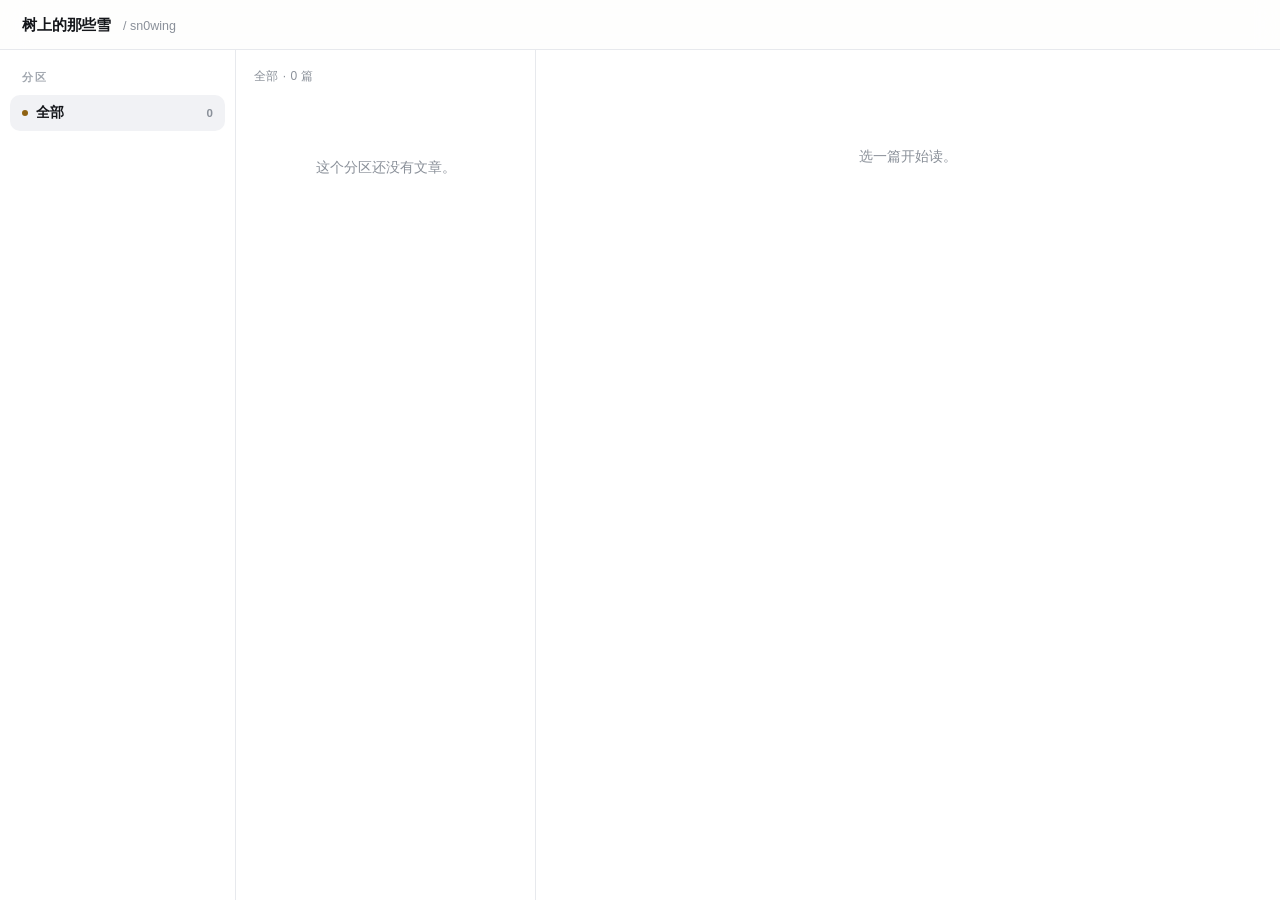
==== blog/index.html @ ad7866ff "Name 树上的那些雪 / sn0wing, new favicon, second track, drop the blog hint" ====
<!doctype html>
<html lang="zh-CN">
<head>
<meta charset="utf-8">
<meta name="viewport" content="width=device-width, initial-scale=1, viewport-fit=cover">
<title>树上的那些雪 · 博客</title>
<style>
  :root{
    --ink:#14161A; --body:#33383F; --muted:#8A9099; --line:#E7E9ED;
    --bg:#FBFAF8; --card:#FFFFFF; --accent:#A62B2B; --chip:#F1F2F5;
  }
  *{margin:0;padding:0;box-sizing:border-box}
  html,body{height:100%}
  body{
    font-family:"PingFang SC","Hiragino Sans GB","Microsoft YaHei",-apple-system,sans-serif;
    background:var(--bg); color:var(--ink); -webkit-font-smoothing:antialiased;
    display:flex; flex-direction:column; overflow:hidden;
  }
  header{
    flex:0 0 auto; display:flex; align-items:baseline; gap:12px;
    padding:16px 22px 14px; border-bottom:1px solid var(--line); background:rgba(255,255,255,.72);
    backdrop-filter:blur(12px);
  }
  header .who{font-size:15px;font-weight:600;letter-spacing:-.01em}
  header .what{font-size:12.5px;color:var(--muted)}
  header .spacer{flex:1}
  header .hint{font-size:11.5px;color:var(--muted)}

  .wrap{flex:1 1 auto;display:grid;grid-template-columns:236px 300px 1fr;min-height:0}

  /* 左：分区 */
  aside{min-height:0;overflow-y:auto;border-right:1px solid var(--line);padding:16px 10px 24px;background:var(--card)}
  aside .label{font-size:11px;letter-spacing:.14em;color:#A0A6AE;font-weight:600;padding:4px 12px 10px}
  .cat{display:flex;align-items:center;gap:8px;width:100%;border:0;background:transparent;cursor:pointer;
    padding:9px 12px;border-radius:10px;font:inherit;font-size:14px;color:#3B4046;text-align:left}
  .cat:hover{background:#F5F6F8}
  .cat.on{background:#F1F2F5;color:var(--ink);font-weight:600}
  .cat .n{margin-left:auto;font-size:11.5px;color:var(--muted);font-variant-numeric:tabular-nums}
  .cat .dot{width:6px;height:6px;border-radius:99px;background:#B9BFC7;flex:0 0 auto}
  .cat .dot.cve{background:#A62B2B}
  .cat .dot.ai{background:#5B4BC4}
  .cat .dot.io{background:#1F6E6B}
  .cat .dot.misc{background:#8F6212}

  .tags{display:flex;flex-wrap:wrap;gap:6px;padding:2px 12px 12px}
  .tag{font-size:11.5px;padding:4px 9px;border-radius:999px;background:var(--chip);color:#5E646C;
    border:0;cursor:pointer;font-family:inherit}
  .tag.on{background:var(--ink);color:#fff}
  aside .tip{margin:14px 12px 0;font-size:11.5px;line-height:1.7;color:#A0A6AE}

  /* 中：列表 */
  .list{min-height:0;overflow-y:auto;border-right:1px solid var(--line);background:var(--card)}
  .list .head{padding:18px 18px 10px;font-size:12px;color:var(--muted);letter-spacing:.04em}
  .item{display:block;width:100%;text-align:left;border:0;background:transparent;cursor:pointer;
    padding:12px 18px;border-top:1px solid #F3F4F6;font:inherit;color:var(--ink)}
  .item:hover{background:#FAFAFB}
  .item.on{background:#F7F7F9}
  .item .t{font-size:14.5px;font-weight:600;line-height:1.5;display:block}
  .item .d{font-size:11.5px;color:var(--muted);margin-top:4px;display:block}

  /* 右：正文 */
  main{min-height:0;overflow-y:auto;padding:34px 44px 64px;background:var(--card)}
  article{max-width:660px;margin:0 auto}
  article .meta{font-size:12px;color:var(--muted);letter-spacing:.04em;display:flex;gap:8px;align-items:center;flex-wrap:wrap}
  article .meta .pill{background:var(--chip);border-radius:999px;padding:3px 9px;color:#4A5058}
  article h1{font-size:33px;line-height:1.3;letter-spacing:-.02em;font-weight:600;margin:12px 0 20px}
  article h2{font-size:20px;font-weight:600;margin:34px 0 12px}
  article h3{font-size:16.5px;font-weight:600;margin:26px 0 10px}
  article p{font-size:16px;line-height:1.95;color:var(--body);margin:14px 0}
  article a{color:var(--accent);text-decoration:none;border-bottom:1px solid rgba(166,43,43,.3)}
  article strong{font-weight:600;color:var(--ink)}
  article ul,article ol{margin:14px 0 14px 4px;padding-left:20px}
  article li{font-size:16px;line-height:1.9;color:var(--body);margin:6px 0}
  article blockquote{margin:18px 0;padding:4px 0 4px 16px;border-left:2px solid var(--line);color:#6C7686}
  article code{font-family:"SF Mono",Menlo,monospace;font-size:.9em;background:#F3F4F6;padding:1px 5px;border-radius:5px}
  article pre{background:#F7F7F8;border:1px solid var(--line);border-radius:12px;padding:16px 18px;overflow-x:auto;margin:18px 0}
  article pre code{background:none;padding:0;font-size:13px;line-height:1.7;display:block;white-space:pre}
  article pre[data-lang]{position:relative;padding-top:30px}
  article pre[data-lang]::before{content:attr(data-lang);position:absolute;top:9px;left:16px;font-size:10.5px;letter-spacing:.1em;text-transform:uppercase;color:#9AA0A8;font-family:inherit}
  article .callout{background:#F8F8F9;border-left:3px solid #DCDFE4;border-radius:10px;padding:13px 16px;margin:18px 0;font-size:15.5px;line-height:1.85;color:#3F454D}
  article img{max-width:100%;border-radius:12px;margin:18px 0;display:block;border:1px solid var(--line)}
  article figure{margin:20px 0}
  article figcaption{font-size:12.5px;color:var(--muted);text-align:center;margin-top:8px}
  article hr{border:0;border-top:1px solid var(--line);margin:30px 0}
  article table{border-collapse:collapse;margin:18px 0;font-size:14.5px;width:100%}
  article th,article td{border:1px solid var(--line);padding:7px 11px;text-align:left}

  #drop{position:fixed;inset:0;display:none;place-items:center;z-index:50;pointer-events:none;
    background:rgba(250,250,251,.86);backdrop-filter:blur(3px)}
  body.dropping #drop{display:grid}
  #drop .box{border:1.5px dashed #C9CDD4;border-radius:18px;padding:34px 40px;text-align:center;background:#fff;
    font-size:15px;color:#4A5058;line-height:1.9}
  #drop .box b{display:block;font-size:17px;color:#14161A;margin-bottom:6px}
  .localnote{margin:0 0 14px;font-size:12.5px;color:#8F6212;background:#FBF3E4;border-radius:9px;padding:8px 11px;display:inline-block}
  .empty{padding:60px 18px;text-align:center;color:var(--muted);font-size:13.5px;line-height:1.9}
  .back{display:none}
  ::-webkit-scrollbar{width:9px}
  ::-webkit-scrollbar-thumb{background:#E1E4E8;border-radius:99px}
  ::-webkit-scrollbar-track{background:transparent}

  @media (max-width: 960px){
    .wrap{grid-template-columns:1fr}
    aside{border-right:0;border-bottom:1px solid var(--line)}
    .list{border-right:0}
    main{display:none}
    body.reading aside,body.reading .list{display:none}
    body.reading main{display:block;padding:22px 20px 60px}
    body.reading .back{display:inline-block}
    article h1{font-size:26px}
  }
  .back{border:0;background:#F1F2F5;border-radius:99px;padding:7px 13px;font:inherit;font-size:13px;
    color:#4A5058;cursor:pointer;margin-bottom:16px}
</style>
</head>
<body>
<header>
  <span class="who">树上的那些雪</span>
  <span class="what">/ sn0wing</span>
  <span class="spacer"></span>
  <span class="hint" id="count"></span>
</header>

<div id="drop"><div class="box"><b>松手就预览</b>把 .docx 或 .md 拖进来，先看看效果<br>
  上传要真正生效，还是要把它放进 GitHub 的 posts/ 目录</div></div>

<div class="wrap">
  <aside>
    <div class="label">分区</div>
    <div id="cats"></div>
    <div id="tags"></div>
  </aside>
  <div class="list" id="listWrap"></div>
  <main id="main">
    <article id="article"><div class="empty">选一篇开始读。</div></article>
  </main>
</div>

<script>
/* ---------- 极简 Markdown ---------- */
const esc = s => s.replace(/&/g,"&amp;").replace(/</g,"&lt;").replace(/>/g,"&gt;");

// 站内相对路径（图片、链接）都按 posts/ 目录解析
function resolveUrl(u){
  if (!u) return u;
  if (/^(https?:)?\/\//i.test(u) || u.startsWith("/") || u.startsWith("#") ||
      u.startsWith("mailto:") || u.startsWith("data:")) return u;
  return "../posts/" + u.replace(/^\.\//,"");
}

function inline(s){
  s = esc(s);
  s = s.replace(/`([^`]+)`/g, (m,a)=>`<code>${a}</code>`);
  s = s.replace(/\*\*([^*]+)\*\*/g, "<strong>$1</strong>");
  s = s.replace(/(^|[^*])\*([^*]+)\*/g, "$1<em>$2</em>");
  s = s.replace(/!\[([^\]]*)\]\(([^)\s]+)(?:\s+"([^"]*)")?\)/g, (m,a,b,c)=>`<img src="${resolveUrl(b)}" alt="${a}"${c?` title="${c}"`:""}>`);
  s = s.replace(/\[([^\]]+)\]\(([^)\s]+)\)/g, (m,a,b)=>`<a href="${resolveUrl(b)}" target="_blank" rel="noopener">${a}</a>`);
  return s;
}

function md(src){
  const lines = src.replace(/\r\n/g,"\n").split("\n");
  let out = [], i = 0, inCode = false, code = [], list = null;
  const closeList = ()=>{ if(list){ out.push(`</${list}>`); list=null; } };
  while (i < lines.length){
    let l = lines[i];
    if (/^```/.test(l)){
      if (inCode){ out.push(`<pre><code>${esc(code.join("\n"))}</code></pre>`); code=[]; inCode=false; }
      else { closeList(); inCode = true; }
      i++; continue;
    }
    if (inCode){ code.push(l); i++; continue; }
    if (!l.trim()){ closeList(); i++; continue; }
    let m;
    // 独占一行的图片 → figure + 图注
    if (m = l.match(/^\s*!\[([^\]]*)\]\(([^)\s]+)(?:\s+"([^"]*)")?\)\s*$/)){
      closeList();
      const cap = m[3] || m[1];
      out.push(`<figure><img src="${resolveUrl(m[2])}" alt="${m[1]}">${cap?`<figcaption>${esc(cap)}</figcaption>`:""}</figure>`);
      i++; continue;
    }
    if (m = l.match(/^(#{1,4})\s+(.*)$/)){
      closeList();
      const n = m[1].length;
      out.push(`<h${n}>${inline(m[2])}</h${n}>`); i++; continue;
    }
    if (/^(-{3,}|\*{3,})\s*$/.test(l)){ closeList(); out.push("<hr>"); i++; continue; }
    if (m = l.match(/^>\s?(.*)$/)){ closeList(); out.push(`<blockquote>${inline(m[1])}</blockquote>`); i++; continue; }
    if (m = l.match(/^\s*[-*+]\s+(.*)$/)){
      if (list !== "ul"){ closeList(); out.push("<ul>"); list="ul"; }
      out.push(`<li>${inline(m[1])}</li>`); i++; continue;
    }
    if (m = l.match(/^\s*\d+[.)]\s+(.*)$/)){
      if (list !== "ol"){ closeList(); out.push("<ol>"); list="ol"; }
      out.push(`<li>${inline(m[1])}</li>`); i++; continue;
    }
    closeList();
    out.push(`<p>${inline(l)}</p>`); i++;
  }
  if (inCode) out.push(`<pre><code>${esc(code.join("\n"))}</code></pre>`);
  closeList();
  return out.join("\n");
}

/* ---------- 文章数据 ---------- */
function parseFront(text){
  const meta = {}; let body = text;
  const m = text.match(/^---\n([\s\S]*?)\n---\n?/);
  if (m){
    body = text.slice(m[0].length);
    m[1].split("\n").forEach(line=>{
      const i = line.indexOf(":");
      if (i > 0) meta[line.slice(0,i).trim().toLowerCase()] = line.slice(i+1).trim().replace(/^["']|["']$/g,"");
    });
  }
  return { meta, body };
}
function firstHeading(body){ const m = body.match(/^#\s+(.+)$/m); return m ? m[1] : ""; }
function stripTitle(body){ return body.replace(/^\s*#\s+.+\n+/, ""); }
function parseTags(v){ return (v||"").split(/[,，、]/).map(s=>s.trim()).filter(Boolean); }

function makePost(slug, text, fallbackTitle){
  const { meta, body } = parseFront(text);
  const tags = parseTags(meta.tags || meta.tag);
  return {
    slug,
    title: meta.title || firstHeading(body) || fallbackTitle || slug,
    date: meta.date || "",
    summary: meta.summary || "",
    category: meta.category || "未分类",
    tags,
    markdown: stripTitle(body)
  };
}


/* ---------- .docx：在浏览器里解压 + 读 XML ---------- */
// 只做博客需要的部分：标题、段落、粗体/斜体、列表、表格、图片
const u32 = (v,o)=> (v[o]|v[o+1]<<8|v[o+2]<<16|v[o+3]<<24)>>>0;
const u16 = (v,o)=> (v[o]|v[o+1]<<8);

function zipIndex(buf){
  // 找 EOCD
  let eocd = -1;
  for (let i = buf.length-22; i >= Math.max(0, buf.length-66000); i--){
    if (buf[i]===0x50 && buf[i+1]===0x4b && buf[i+2]===0x05 && buf[i+3]===0x06){ eocd = i; break; }
  }
  if (eocd < 0) throw new Error("不是有效的 docx");
  const count = u16(buf, eocd+10);
  let p = u32(buf, eocd+16);
  const map = new Map();
  for (let n=0; n<count; n++){
    if (!(buf[p]===0x50 && buf[p+1]===0x4b && buf[p+2]===0x01 && buf[p+3]===0x02)) break;
    const method = u16(buf, p+10);
    const csize = u32(buf, p+20);
    const nameLen = u16(buf, p+28), extraLen = u16(buf, p+30), cmtLen = u16(buf, p+32);
    const off = u32(buf, p+42);
    const name = new TextDecoder("utf-8").decode(buf.slice(p+46, p+46+nameLen));
    map.set(name, {method, csize, off});
    p += 46 + nameLen + extraLen + cmtLen;
  }
  return map;
}

async function zipRead(buf, idx, name){
  const e = idx.get(name);
  if (!e) return null;
  const nameLen = u16(buf, e.off+26), extraLen = u16(buf, e.off+28);
  const start = e.off + 30 + nameLen + extraLen;
  const data = buf.slice(start, start + e.csize);
  if (e.method === 0) return data;
  if (typeof DecompressionStream === "undefined") throw new Error("浏览器不支持解压 docx");
  const ds = new DecompressionStream("deflate-raw");
  const stream = new Blob([data]).stream().pipeThrough(ds);
  return new Uint8Array(await new Response(stream).arrayBuffer());
}

function textOf(el){
  let out = "";
  for (const n of el.childNodes){
    if (n.nodeType === 1){
      if (n.nodeName === "w:t") out += n.textContent;
      else if (n.nodeName === "w:br") out += "\n";
      else if (n.nodeName === "w:tab") out += "\t";
      else if (n.nodeName !== "w:rPr" && n.nodeName !== "w:pPr") out += textOf(n);
    }
  }
  return out;
}

async function docxToPost(raw, fileName){
  const buf = raw instanceof Uint8Array ? raw : new Uint8Array(raw);
  const idx = zipIndex(buf);
  const docXml = new TextDecoder("utf-8").decode(await zipRead(buf, idx, "word/document.xml"));
  let rels = {};
  const relXmlBytes = await zipRead(buf, idx, "word/_rels/document.xml.rels");
  if (relXmlBytes){
    const relXml = new TextDecoder("utf-8").decode(relXmlBytes);
    const re = /Id="([^"]+)"[^>]*Target="([^"]+)"/g; let m;
    while ((m = re.exec(relXml))) rels[m[1]] = m[2];
  }

  const xml = new DOMParser().parseFromString(docXml, "application/xml");
  const body = xml.getElementsByTagName("w:body")[0];
  const mediaCache = new Map();

  async function imgTag(el){
    const blip = el.getElementsByTagName("a:blip")[0] || el.getElementsByTagName("v:imagedata")[0];
    if (!blip) return "";
    const rid = blip.getAttribute("r:embed") || blip.getAttribute("r:id");
    const target = rels[rid];
    if (!target) return "";
    const path = "word/" + target.replace(/^\.?\//,"");
    if (!mediaCache.has(path)){
      const bytes = await zipRead(buf, idx, path);
      if (!bytes) { mediaCache.set(path, null); }
      else {
        const ext = (path.split(".").pop() || "png").toLowerCase();
        const mime = ext === "svg" ? "image/svg+xml" : ext === "gif" ? "image/gif"
                   : ext === "jpg" || ext === "jpeg" ? "image/jpeg" : ext === "webp" ? "image/webp" : "image/png";
        mediaCache.set(path, URL.createObjectURL(new Blob([bytes], {type:mime})));
      }
    }
    const url = mediaCache.get(path);
    return url ? `<img src="${url}" alt="">` : "";
  }

  const MONO = /consolas|courier|monaco|menlo|monospace|dejavu sans mono|source code|fira code|jetbrains/i;
  function isMonoParagraph(p){
    const fonts = [...p.getElementsByTagName("w:rFonts")]
      .map(f => [f.getAttribute("w:ascii"), f.getAttribute("w:hAnsi"), f.getAttribute("w:eastAsia")].join(" "));
    if (!fonts.length) return false;
    const mono = fonts.filter(f => MONO.test(f)).length;
    return mono > 0 && mono >= Math.ceil(fonts.length * 0.6);
  }

  async function paragraphHtml(p){
    const ps = p.getElementsByTagName("w:pStyle")[0];
    const style = ps ? (ps.getAttribute("w:val") || "") : "";
    const hm = style.match(/^(?:heading|Heading)?\s*([1-6])$/) || style.match(/^Heading([1-6])$/i);
    const level = hm ? Number(hm[1]) : 0;
    const isList = p.getElementsByTagName("w:numPr").length > 0;
    if (!level && !isList && isMonoParagraph(p)){
      const raw = textOf(p).replace(/\s+$/, "");
      if (raw.trim()) return { html:"", level:0, list:false, text:raw.trim(), code:raw };
    }

    let html = "";
    for (const r of p.getElementsByTagName("w:r")){
      const rPr = r.getElementsByTagName("w:rPr")[0];
      const bold = rPr && rPr.getElementsByTagName("w:b").length > 0;
      const ital = rPr && rPr.getElementsByTagName("w:i").length > 0;
      let piece = "";
      for (const n of r.childNodes){
        if (n.nodeType !== 1) continue;
        if (n.nodeName === "w:t") piece += esc(n.textContent);
        else if (n.nodeName === "w:br") piece += "<br>";
        else if (n.nodeName === "w:tab") piece += " ";
        else if (n.nodeName === "w:drawing" || n.nodeName === "w:pict") piece += await imgTag(n);
      }
      if (!piece) continue;
      if (bold) piece = `<strong>${piece}</strong>`;
      if (ital) piece = `<em>${piece}</em>`;
      html += piece;
    }
    if (!html.trim()) return {html:"", level:0, list:false, text:""};

    const plain = textOf(p).trim();
    if (level) return {html:`<h${Math.min(level,3)}>${html}</h${Math.min(level,3)}>`, level, list:false, text:plain};
    if (isList) return {html:`<li>${html}</li>`, level:0, list:true, text:plain};
    // 只有一张图的一段，不加 <p>
    if (/^<img [^>]*>$/.test(html.trim())) return {html:`<figure>${html}</figure>`, level:0, list:false, text:plain};
    return {html:`<p>${html}</p>`, level:0, list:false, text:plain};
  }

  async function tableHtml(tbl){
    const rows = [...tbl.getElementsByTagName("w:tr")];
    // Word 里的「代码块」常常是一个单格表格：整格都是等宽字体 → 当代码
    if (rows.length === 1 && rows[0].getElementsByTagName("w:tc").length === 1){
      const ps = [...rows[0].getElementsByTagName("w:p")];
      if (ps.length && ps.every(isMonoParagraph)){
        const lines = ps.map(p=>textOf(p).replace(/\s+$/, ""));
        while (lines.length && !lines[0].trim()) lines.shift();
        while (lines.length && !lines[lines.length-1].trim()) lines.pop();
        if (lines.join("").trim()) return { code: lines.join("\n"), html:"" };
      }
    }
    // 单格但正文是普通字体：当「说明框」，比画一个一格的表格好看
    if (rows.length === 1 && rows[0].getElementsByTagName("w:tc").length === 1){
      const ps = [...rows[0].getElementsByTagName("w:p")].map(p=>esc(textOf(p).trim())).filter(t=>t);
      if (ps.length) return { html:`<div class="callout">${ps.join("<br>")}</div>`, code:"" };
    }
    let out = "<table>";
    for (const tr of rows){
      out += "<tr>";
      for (const tc of tr.getElementsByTagName("w:tc")){
        const cells = [...tc.getElementsByTagName("w:p")].map(p=>esc(textOf(p).trim())).join("<br>");
        out += `<td>${cells}</td>`;
      }
      out += "</tr>";
    }
    return { html: out + "</table>", code:"" };
  }

  let html = "", inList = false, title = "", summary = "";
  let blocks = 0, firstH1 = "";
  let codeBuf = [];                                  // 连续的等宽行攒在一起，最后合成一个 <pre>
  const LANG = /^(python3?|plain ?text|abap|bash|shell|sh|zsh|javascript|typescript|json|yaml|html|css|sql|java|cpp|c\+\+|csharp|golang|go|rust|php|ruby|swift|kotlin|asm|text)\s*(?=\S)/i;
  const flushCode = () => {
    if (!codeBuf.length) return;
    let body = codeBuf.join("\n");
    let lang = "";
    const m = body.match(LANG);
    // Word 里的代码块常带一行语言名（从聊天窗口粘过来的），把它抽出来当标签
    if (m && body.length > m[0].length + 3){ lang = m[1].toLowerCase().replace(/\s+/g,""); body = body.slice(m[0].length); }
    html += lang ? `<pre data-lang="${esc(lang)}"><code>${esc(body)}</code></pre>`
                 : `<pre><code>${esc(body)}</code></pre>`;
    codeBuf = [];
  };
  const endList = () => { if (inList){ html += "</ul>"; inList = false; } };

  for (const node of body.childNodes){
    if (node.nodeType !== 1) continue;
    if (node.nodeName === "w:tbl"){
      const t = await tableHtml(node);
      blocks++;
      if (t.code){ codeBuf.push(t.code); continue; }
      flushCode(); endList();
      html += t.html;
      continue;
    }
    if (node.nodeName !== "w:p") continue;
    const r = await paragraphHtml(node);
    if (!r.html && !r.code) continue;
    blocks++;
    if (r.code){ codeBuf.push(r.code); continue; }
    flushCode();
    // 文档开头的那个大标题只当文章标题，不在正文里重复一遍
    if (blocks === 1 && r.level === 1){ firstH1 = r.text; continue; }
    if (r.list && !inList){ html += "<ul>"; inList = true; }
    if (!r.list) endList();
    html += r.html;
    if (!title && !r.list && r.text) title = r.text;
    if (!summary && r.text && r.text !== title) summary = r.text.slice(0, 60);
  }
  flushCode();
  endList();

  const meta = metaFromName(fileName);
  const finalTitle = meta.title || firstH1 || title || fileName;
  // 有些 Word 文档开头会自己再写一遍标题（标题样式之外的那一行），去掉开头重复的那一份
  html = html.replace(/^\s*<(p|h[1-3])>([\s\S]*?)<\/\1>/i, (m0, tag, inner) => {
    const txt = inner.replace(/<[^>]+>/g, "").replace(/&nbsp;/g, " ").trim();
    return txt === String(finalTitle).trim() ? "" : m0;
  });
  return {
    slug: fileName.replace(/\.docx$/i,""),
    title: finalTitle,
    date: meta.date || "",
    summary: meta.summary || summary,
    category: meta.category || "未分类",
    tags: meta.tags,
    html
  };
}

// 文件名里可以带信息：[网安] 2026-11-09 我的标题.docx
function metaFromName(name){
  let base = name.replace(/\.(docx|md)$/i, "");
  let category = "", date = "";
  const cm = base.match(/^\[([^\]]+)\]\s*/);
  if (cm){ category = cm[1].trim(); base = base.slice(cm[0].length); }
  const dm = base.match(/^(\d{4}-\d{2}-\d{2})\s+/);
  if (dm){ date = dm[1]; base = base.slice(dm[0].length); }
  return { category, date, title: base.trim(), tags: [], summary: "" };
}

function basePath(){
  const p = location.pathname;
  return p.endsWith("/") ? p : p.replace(/[^/]*$/,"");
}
function guessRepo(){
  if (!/\.github\.io$/.test(location.hostname)) return null;
  const owner = location.hostname.split(".")[0];
  const seg = basePath().split("/").filter(Boolean);   // /blog/ 这种是站内目录，不是仓库名
  const repos = [owner + ".github.io"];                // 用户站：仓库名就是 <user>.github.io
  if (seg.length && seg[0] !== owner + ".github.io") repos.push(seg[0]);  // 项目站再试一次
  return { owner, repos };
}

async function fetchList(){
  // 1) 本地预览服务器
  try{
    const r = await fetch(new URL("../api/posts", location.href), {cache:"no-store"});
    if (r.ok){
      const j = await r.json();
      if (Array.isArray(j.posts) && j.posts.length){
        return Promise.all(j.posts.map(async p=>{
          const url = new URL(p.url, location.href);
          const r2 = await fetch(url, {cache:"no-store"});
          if (/\.docx$/i.test(p.url)) return docxToPost(await r2.arrayBuffer(), p.name || p.slug + ".docx");
          return makePost(p.slug, await r2.text(), p.slug);
        }));
      }
    }
  }catch(e){}

  // 2) GitHub Pages：列出 posts/ 目录
  const repo = guessRepo();
  if (repo){
    for (const name of repo.repos){
      try{
        const api = `https://api.github.com/repos/${repo.owner}/${name}/contents/posts`;
        const r = await fetch(api, {headers:{Accept:"application/vnd.github+json"}});
        if (!r.ok) continue;
        const files = (await r.json()).filter(f=>/\.(md|docx)$/i.test(f.name) && !/^[.~]/.test(f.name));
        return Promise.all(files.map(async f=>{
          const r2 = await fetch(f.download_url,{cache:"no-store"});
          if (/\.docx$/i.test(f.name)) return docxToPost(await r2.arrayBuffer(), f.name);
          return makePost(f.name.replace(/\.md$/i,""), await r2.text(), f.name);
        }));
      }catch(e){}
    }
  }

  // 3) 兜底：posts/index.json
  try{
    const r = await fetch(new URL("../posts/index.json", location.href),{cache:"no-store"});
    if (r.ok){
      const j = await r.json();
      return Promise.all((j.posts||[]).map(async p=>{
        const t = await (await fetch(p.file,{cache:"no-store"})).text();
        return makePost(p.slug, t, p.slug);
      }));
    }
  }catch(e){}
  return [];
}
function fmt(d){ return d ? String(d).replace(/-/g,".") : ""; }

/* ---------- 渲染 ---------- */
const catsEl = document.getElementById("cats");
const tagsEl = document.getElementById("tags");
const listEl = document.getElementById("listWrap");
const artEl = document.getElementById("article");

let POSTS = [], CATS = [];
let activeCat = "全部", activeTag = "";

function buildCats(){
  const map = new Map();
  POSTS.forEach(p=>{
    if (!map.has(p.category)) map.set(p.category, {name:p.category, n:0, tags:new Set()});
    const c = map.get(p.category); c.n++; p.tags.forEach(t=>c.tags.add(t));
  });
  CATS = [...map.values()].sort((a,b)=> b.n - a.n || a.name.localeCompare(b.name,"zh"));
}
function dotClass(name){
  if (/网安|安全/.test(name)) return "cve";
  if (/AI/i.test(name)) return "ai";
  if (/IO/i.test(name)) return "io";
  return "misc";
}

function renderCats(){
  const all = `<button class="cat ${activeCat==="全部"?"on":""}" data-cat="全部">
      <span class="dot misc"></span>全部<span class="n">${POSTS.length}</span></button>`;
  const rest = CATS.map(c=>
    `<button class="cat ${activeCat===c.name?"on":""}" data-cat="${escapeAttr(c.name)}">
      <span class="dot ${dotClass(c.name)}"></span>${escapeHtml(c.name)}<span class="n">${c.n}</span></button>`
  ).join("");
  catsEl.innerHTML = all + rest;

  const cat = CATS.find(c=>c.name===activeCat);
  const tags = cat ? [...cat.tags] : [];
  if (tags.length){
    tagsEl.className = "tags";
    tagsEl.innerHTML = tags.map(t=>
      `<button class="tag ${activeTag===t?"on":""}" data-tag="${escapeAttr(t)}">${escapeHtml(t)}</button>`
    ).join("");
  } else {
    tagsEl.className = ""; tagsEl.innerHTML = "";
  }

  catsEl.querySelectorAll(".cat").forEach(b=>{
    b.onclick = ()=>{ activeCat = b.dataset.cat; activeTag = ""; renderCats(); renderList(); };
  });
  tagsEl.querySelectorAll(".tag").forEach(b=>{
    b.onclick = ()=>{ activeTag = (activeTag===b.dataset.tag) ? "" : b.dataset.tag; renderCats(); renderList(); };
  });
}

function visiblePosts(){
  return POSTS.filter(p=>
    (activeCat==="全部" || p.category===activeCat) &&
    (!activeTag || p.tags.includes(activeTag))
  );
}

function renderList(){
  const rows = visiblePosts();
  const head = `<div class="head">${escapeHtml(activeCat)}${activeTag? " · " + escapeHtml(activeTag) : ""} · ${rows.length} 篇</div>`;
  if (!rows.length){
    listEl.innerHTML = head + `<div class="empty">这个分区还没有文章。</div>`;
    return;
  }
  listEl.innerHTML = head + rows.map(p=>
    `<button class="item" data-slug="${escapeAttr(p.slug)}">
      <span class="t">${escapeHtml(p.title)}</span>
      <span class="d">${fmt(p.date)}${p.summary? " · " + escapeHtml(p.summary) : ""}</span>
    </button>`).join("");
  listEl.querySelectorAll(".item").forEach(b=>{
    b.onclick = ()=> openPost(b.dataset.slug);
  });
}

function openPost(slug){
  const p = POSTS.find(x=>x.slug===slug);
  if (!p) return;
  const pills = [p.category, ...p.tags].filter(Boolean)
    .map(x=>`<span class="pill">${escapeHtml(x)}</span>`).join("");
  artEl.innerHTML =
    `<button class="back" onclick="document.body.classList.remove('reading')">← 返回列表</button>` +
    (p.local ? `<div class="localnote">本地预览 · 还没上传，放进 GitHub 的 posts/ 之后才会一直在</div>` : "") +
    `<div class="meta"><span>${fmt(p.date)}</span>${pills}</div>` +
    `<h1>${escapeHtml(p.title)}</h1>` + (p.html || md(p.markdown || ""));
  document.body.classList.add("reading");
  listEl.querySelectorAll(".item").forEach(b=> b.classList.toggle("on", b.dataset.slug===slug));
  document.getElementById("main").scrollTop = 0;
  history.replaceState(null,"", basePath() + "?p=" + encodeURIComponent(slug));
}

function escapeHtml(s){ return String(s).replace(/&/g,"&amp;").replace(/</g,"&lt;").replace(/>/g,"&gt;"); }
function escapeAttr(s){ return escapeHtml(s).replace(/"/g,"&quot;"); }

/* ---------- 拖进来先预览 ---------- */
let dragDepth = 0;
window.addEventListener("dragover", e => { e.preventDefault(); });
window.addEventListener("dragenter", e => {
  if (![...(e.dataTransfer.types||[])].includes("Files")) return;
  dragDepth++; document.body.classList.add("dropping");
});
window.addEventListener("dragleave", () => {
  dragDepth = Math.max(0, dragDepth-1);
  if (!dragDepth) document.body.classList.remove("dropping");
});
window.addEventListener("drop", async e => {
  e.preventDefault(); dragDepth = 0; document.body.classList.remove("dropping");
  const f = e.dataTransfer.files && e.dataTransfer.files[0];
  if (!f) return;
  try{
    let post;
    if (/\.docx$/i.test(f.name)) post = await docxToPost(await f.arrayBuffer(), f.name);
    else if (/\.md$/i.test(f.name)) post = makePost(f.name.replace(/\.md$/i,""), await f.text(), f.name);
    else return alert("只支持 .docx 和 .md");
    post.local = true;
    POSTS = [post, ...POSTS.filter(p=>p.slug!==post.slug)];
    buildCats(); renderCats(); renderList(); openPost(post.slug);
  }catch(err){ alert("这个文件读不出来：" + err.message); }
});

(async () => {
  POSTS = await fetchList();
  POSTS.sort((a,b)=> (b.date||"").localeCompare(a.date||""));
  buildCats();
  document.getElementById("count").textContent = POSTS.length ? POSTS.length + " 篇" : "";

  const want = new URLSearchParams(location.search).get("p");
  renderCats();

  if (want && POSTS.some(p=>p.slug===want)){
    activeCat = POSTS.find(p=>p.slug===want).category;
    renderCats();
  }
  renderList();

  if (want && POSTS.some(p=>p.slug===want)) openPost(want);
  else if (visiblePosts().length) openPost(visiblePosts()[0].slug);
})();
</script>
</body>
</html>
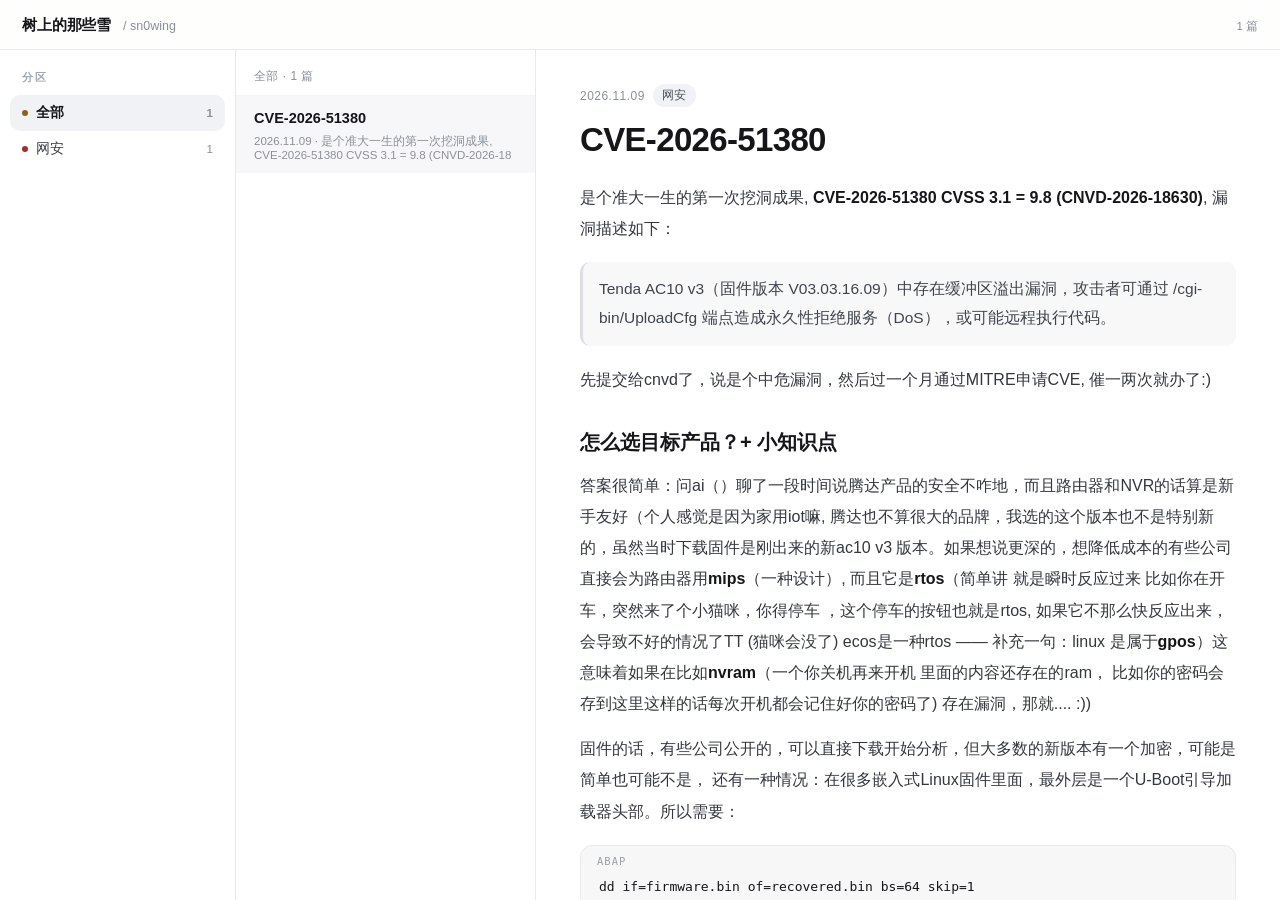
==== commit 9af25155: "Posts index fallback (works even when the GitHub API is rate limited)" ====
--- a/blog/index.html
+++ b/blog/index.html
@@ -522,14 +522,16 @@
     }
   }
 
-  // 3) 兜底：posts/index.json
+  // 3) 兜底：posts/index.json（GitHub API 限流时也能正常显示；.docx 也支持）
   try{
     const r = await fetch(new URL("../posts/index.json", location.href),{cache:"no-store"});
     if (r.ok){
       const j = await r.json();
       return Promise.all((j.posts||[]).map(async p=>{
-        const t = await (await fetch(p.file,{cache:"no-store"})).text();
-        return makePost(p.slug, t, p.slug);
+        const file = new URL(p.file, location.href);
+        const r2 = await fetch(file,{cache:"no-store"});
+        if (/\.docx$/i.test(p.file)) return docxToPost(await r2.arrayBuffer(), p.slug + ".docx");
+        return makePost(p.slug, await r2.text(), p.slug);
       }));
     }
   }catch(e){}
@@ -613,21 +615,64 @@
   });
 }
 
-function openPost(slug){
-  const p = POSTS.find(x=>x.slug===slug);
+const SITE_NAME = "树上的那些雪";
+const BLOG_TITLE = "树上的那些雪 · 博客";
+let currentSlug = null;
+
+function urlKey(slug){
+  return String(slug)
+    .replace(/^\[[^\]]*\]\s*/,"")     // 去掉 [网安] 这样的分区前缀
+    .replace(/^\d{4}-\d{2}-\d{2}\s*/,"")  // 去掉日期前缀
+    .trim().replace(/\s+/g,"-");
+}
+function findPost(key){
+  return POSTS.find(p=>p.slug===key) || POSTS.find(p=>urlKey(p.slug)===key);
+}
+function postUrl(slug){ return basePath() + "?p=" + encodeURIComponent(urlKey(slug)); }
+
+function openPost(slug, push){
+  const p = findPost(slug);
   if (!p) return;
+  slug = p.slug;
   const pills = [p.category, ...p.tags].filter(Boolean)
     .map(x=>`<span class="pill">${escapeHtml(x)}</span>`).join("");
   artEl.innerHTML =
-    `<button class="back" onclick="document.body.classList.remove('reading')">← 返回列表</button>` +
+    `<button class="back" onclick="closePost()">← 返回列表</button>` +
     (p.local ? `<div class="localnote">本地预览 · 还没上传，放进 GitHub 的 posts/ 之后才会一直在</div>` : "") +
     `<div class="meta"><span>${fmt(p.date)}</span>${pills}</div>` +
     `<h1>${escapeHtml(p.title)}</h1>` + (p.html || md(p.markdown || ""));
   document.body.classList.add("reading");
   listEl.querySelectorAll(".item").forEach(b=> b.classList.toggle("on", b.dataset.slug===slug));
   document.getElementById("main").scrollTop = 0;
-  history.replaceState(null,"", basePath() + "?p=" + encodeURIComponent(slug));
-}
+
+  // 每篇文章一个自己的地址：收藏 / 分享 / 刷新都能直接回到这一篇
+  currentSlug = slug;
+  document.title = p.title + " · " + SITE_NAME;
+  const url = postUrl(slug);
+  const now = location.pathname + location.search;
+  if (push) { if (now !== url) history.pushState({p:slug}, "", url); }
+  else history.replaceState({p:slug}, "", url);
+}
+
+// 回到列表：地址也回到 /blog/
+function closePost(push){
+  currentSlug = null;
+  document.body.classList.remove("reading");
+  document.title = BLOG_TITLE;
+  const url = basePath();
+  const now = location.pathname + location.search;
+  if (now === url || now === url + "?") return;
+  if (push === false) history.replaceState(null, "", url);
+  else history.pushState(null, "", url);
+}
+window.closePost = closePost;
+
+// 浏览器前进/后退跟着走
+window.addEventListener("popstate", () => {
+  const want = new URLSearchParams(location.search).get("p");
+  if (want && findPost(want)) openPost(want, false);
+  else closePost(false);
+});
 
 function escapeHtml(s){ return String(s).replace(/&/g,"&amp;").replace(/</g,"&lt;").replace(/>/g,"&gt;"); }
 function escapeAttr(s){ return escapeHtml(s).replace(/"/g,"&quot;"); }
@@ -673,8 +718,8 @@
   }
   renderList();
 
-  if (want && POSTS.some(p=>p.slug===want)) openPost(want);
-  else if (visiblePosts().length) openPost(visiblePosts()[0].slug);
+  if (want && findPost(want)) openPost(want, false);
+  else if (visiblePosts().length) openPost(visiblePosts()[0].slug, false);
 })();
 </script>
 </body>
